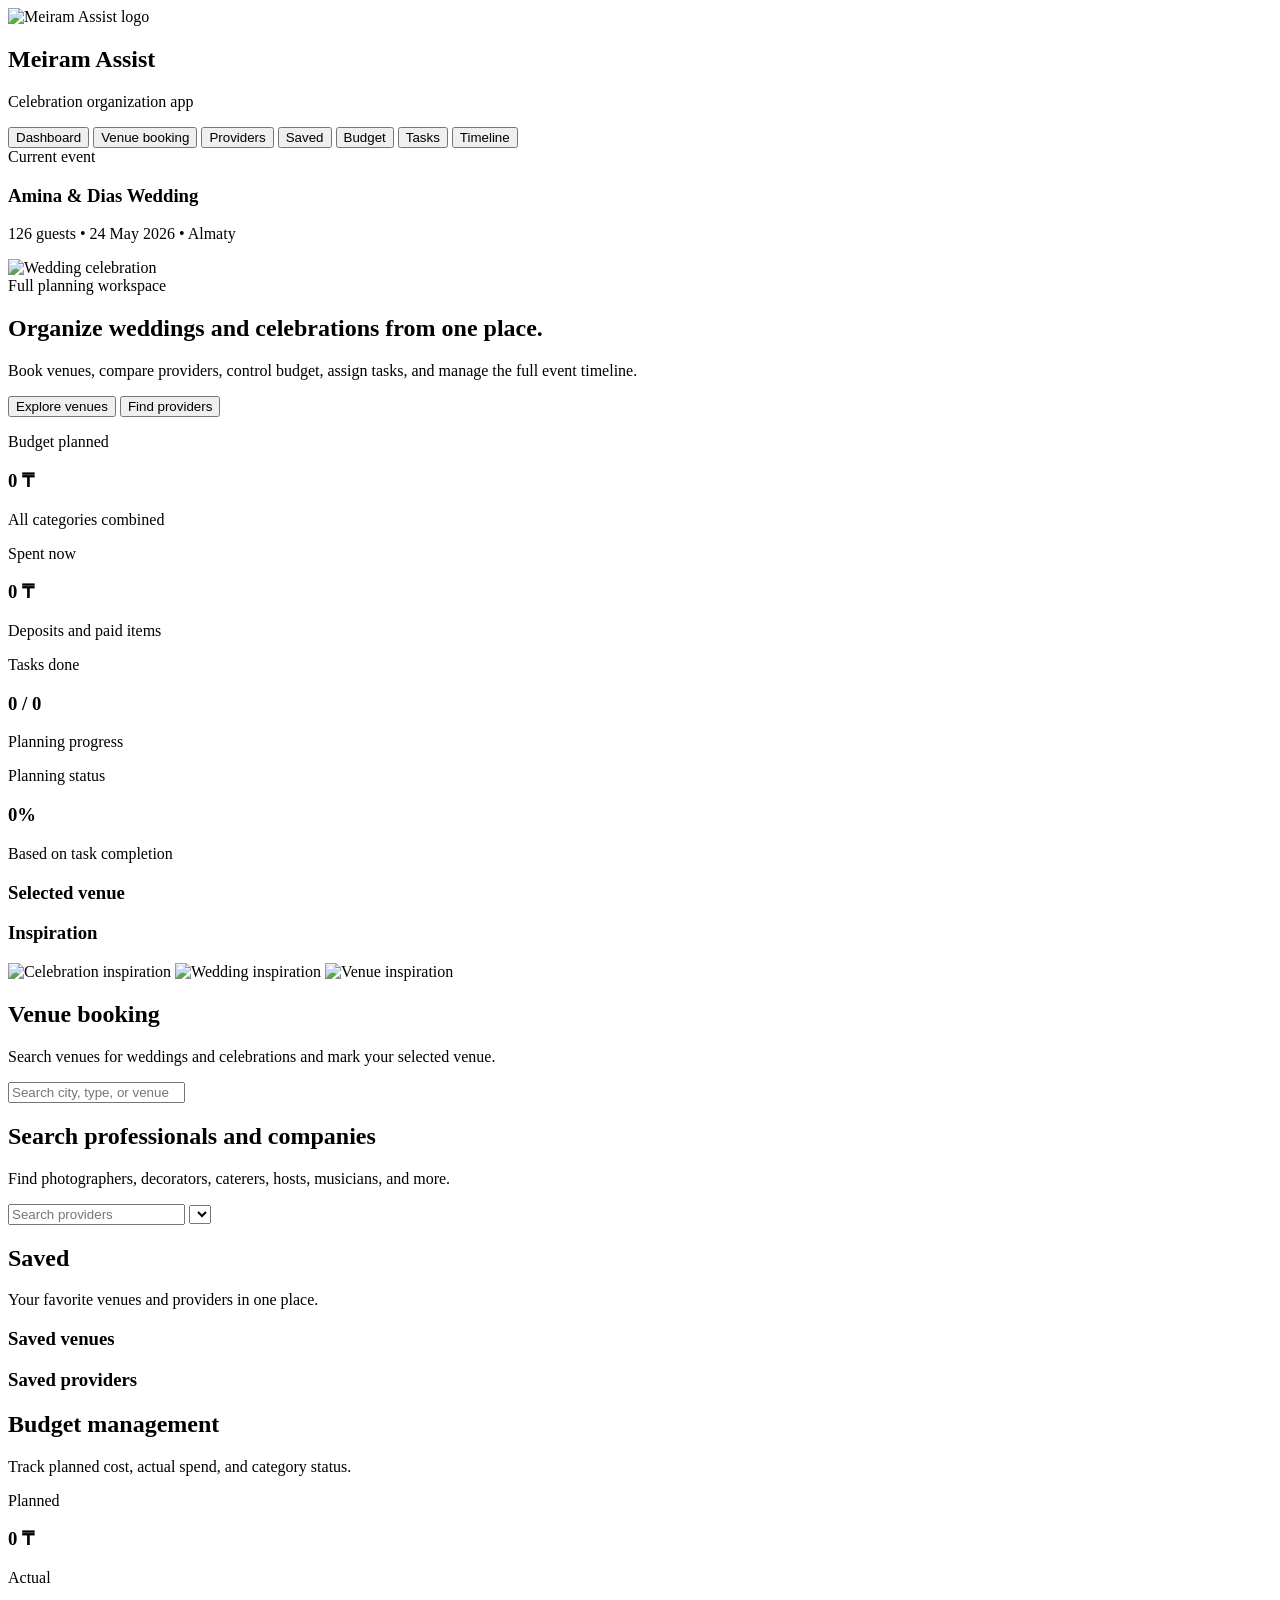
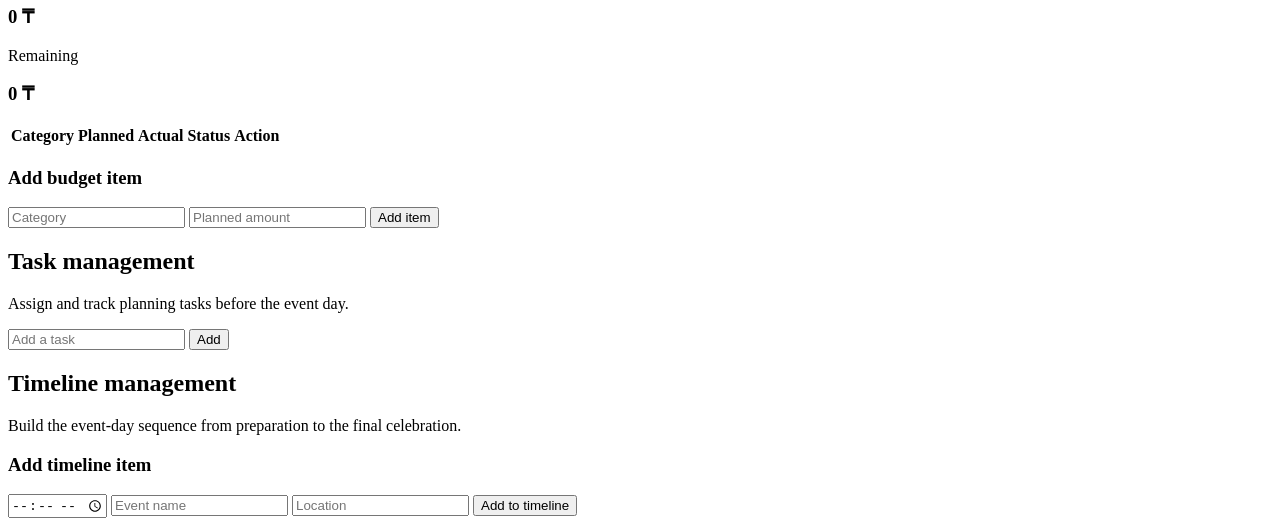
==== index.html @ a8f38670 "Rename files" ====
<!DOCTYPE html>
<html lang="en">
  <head>
    <meta charset="UTF-8" />
    <meta name="viewport" content="width=device-width, initial-scale=1.0" />
    <title>Meiram Assist</title>
    <link rel="preconnect" href="https://fonts.googleapis.com" />
    <link rel="preconnect" href="https://fonts.gstatic.com" crossorigin />
    <link
      href="https://fonts.googleapis.com/css2?family=Inter:wght@400;500;600;700;800&display=swap"
      rel="stylesheet"
    />
    <link rel="stylesheet" href="style_v2.css" />
  </head>
  <body>
    <div class="app-shell">
      <aside class="sidebar">
        <div class="brand-block">
          <img class="brand-logo" src="images/logo.jpg" alt="Meiram Assist logo" />
          <div>
            <h1>Meiram Assist</h1>
            <p>Celebration organization app</p>
          </div>
        </div>

        <nav class="nav-menu">
          <button class="nav-link active" data-tab="dashboard">Dashboard</button>
          <button class="nav-link" data-tab="venues">Venue booking</button>
          <button class="nav-link" data-tab="providers">Providers</button>
          <button class="nav-link" data-tab="saved">Saved</button>
          <button class="nav-link" data-tab="budget">Budget</button>
          <button class="nav-link" data-tab="tasks">Tasks</button>
          <button class="nav-link" data-tab="timeline">Timeline</button>
        </nav>

        <div class="event-card side-card">
          <span class="chip chip-gold">Current event</span>
          <h3>Amina & Dias Wedding</h3>
          <p>126 guests • 24 May 2026 • Almaty</p>
        </div>
      </aside>

      <main class="main-content">
        <section class="tab-panel active" id="dashboard">
          <div class="hero-card">
            <div class="hero-overlay"></div>
            <img
              src="https://images.unsplash.com/photo-1519225421980-715cb0215aed?auto=format&fit=crop&w=1400&q=80"
              alt="Wedding celebration"
            />
            <div class="hero-copy">
              <span class="chip chip-gold">Full planning workspace</span>
              <h2>Organize weddings and celebrations from one place.</h2>
              <p>
                Book venues, compare providers, control budget, assign tasks, and manage the full event timeline.
              </p>
              <div class="hero-actions">
                <button class="primary-btn" data-go="venues">Explore venues</button>
                <button class="secondary-btn" data-go="providers">Find providers</button>
              </div>
            </div>
          </div>

          <div class="metrics-grid">
            <div class="metric-card">
              <p>Budget planned</p>
              <h3 id="plannedTotal">0 ₸</h3>
              <span>All categories combined</span>
            </div>
            <div class="metric-card">
              <p>Spent now</p>
              <h3 id="actualTotal">0 ₸</h3>
              <span>Deposits and paid items</span>
            </div>
            <div class="metric-card">
              <p>Tasks done</p>
              <h3 id="tasksDone">0 / 0</h3>
              <span>Planning progress</span>
            </div>
            <div class="metric-card">
              <p>Planning status</p>
              <h3 id="progressPercent">0%</h3>
              <span>Based on task completion</span>
            </div>
          </div>

          <div class="two-column-grid">
            <div class="panel-card">
              <div class="panel-head">
                <h3>Selected venue</h3>
              </div>
              <div id="selectedVenueCard"></div>
            </div>

            <div class="panel-card">
              <div class="panel-head">
                <h3>Inspiration</h3>
              </div>
              <div class="gallery-grid">
                <img src="https://images.unsplash.com/photo-1469371670807-013ccf25f16a?auto=format&fit=crop&w=1000&q=80" alt="Celebration inspiration" />
                <img src="https://images.unsplash.com/photo-1519741497674-611481863552?auto=format&fit=crop&w=1000&q=80" alt="Wedding inspiration" />
                <img src="https://images.unsplash.com/photo-1464366400600-7168b8af9bc3?auto=format&fit=crop&w=1000&q=80" alt="Venue inspiration" />
              </div>
            </div>
          </div>
        </section>

        <section class="tab-panel" id="venues">
          <div class="section-head">
            <div>
              <h2>Venue booking</h2>
              <p>Search venues for weddings and celebrations and mark your selected venue.</p>
            </div>
            <input id="venueSearch" class="text-input" type="text" placeholder="Search city, type, or venue" />
          </div>
          <div id="venuesGrid" class="card-grid"></div>
        </section>

        <section class="tab-panel" id="providers">
          <div class="section-head providers-head">
            <div>
              <h2>Search professionals and companies</h2>
              <p>Find photographers, decorators, caterers, hosts, musicians, and more.</p>
            </div>
            <div class="providers-filters">
              <input id="providerSearch" class="text-input" type="text" placeholder="Search providers" />
              <select id="providerCategory" class="text-input"></select>
            </div>
          </div>
          <div id="providersGrid" class="card-grid"></div>
        </section>

        <section class="tab-panel" id="saved">
          <div class="section-head">
            <div>
              <h2>Saved</h2>
              <p>Your favorite venues and providers in one place.</p>
            </div>
          </div>
          <div class="saved-layout">
            <div class="panel-card">
              <div class="panel-head">
                <h3>Saved venues</h3>
              </div>
              <div id="savedVenuesGrid" class="card-grid card-grid-two"></div>
            </div>
            <div class="panel-card">
              <div class="panel-head">
                <h3>Saved providers</h3>
              </div>
              <div id="savedProvidersGrid" class="card-grid card-grid-two"></div>
            </div>
          </div>
        </section>

        <section class="tab-panel" id="budget">
          <div class="section-head">
            <div>
              <h2>Budget management</h2>
              <p>Track planned cost, actual spend, and category status.</p>
            </div>
          </div>

          <div class="budget-layout">
            <div class="panel-card">
              <div class="metrics-grid metrics-grid-small">
                <div class="metric-card">
                  <p>Planned</p>
                  <h3 id="plannedTotalBudget">0 ₸</h3>
                </div>
                <div class="metric-card">
                  <p>Actual</p>
                  <h3 id="actualTotalBudget">0 ₸</h3>
                </div>
                <div class="metric-card">
                  <p>Remaining</p>
                  <h3 id="remainingTotalBudget">0 ₸</h3>
                </div>
              </div>
              <div class="table-wrap">
                <table>
                  <thead>
                    <tr>
                      <th>Category</th>
                      <th>Planned</th>
                      <th>Actual</th>
                      <th>Status</th>
                      <th>Action</th>
                    </tr>
                  </thead>
                  <tbody id="budgetTableBody"></tbody>
                </table>
              </div>
            </div>

            <div class="panel-card form-card">
              <h3>Add budget item</h3>
              <input id="newBudgetCategory" class="text-input" type="text" placeholder="Category" />
              <input id="newBudgetPlanned" class="text-input" type="number" placeholder="Planned amount" />
              <button id="addBudgetBtn" class="primary-btn full-btn">Add item</button>
            </div>
          </div>
        </section>

        <section class="tab-panel" id="tasks">
          <div class="section-head providers-head">
            <div>
              <h2>Task management</h2>
              <p>Assign and track planning tasks before the event day.</p>
            </div>
            <div class="task-add-box">
              <input id="newTaskInput" class="text-input" type="text" placeholder="Add a task" />
              <button id="addTaskBtn" class="primary-btn">Add</button>
            </div>
          </div>
          <div id="tasksList" class="stack-list"></div>
        </section>

        <section class="tab-panel" id="timeline">
          <div class="section-head">
            <div>
              <h2>Timeline management</h2>
              <p>Build the event-day sequence from preparation to the final celebration.</p>
            </div>
          </div>

          <div class="timeline-layout">
            <div class="panel-card">
              <div id="timelineList" class="timeline-list"></div>
            </div>

            <div class="panel-card form-card">
              <h3>Add timeline item</h3>
              <input id="timelineTime" class="text-input" type="time" />
              <input id="timelineEvent" class="text-input" type="text" placeholder="Event name" />
              <input id="timelinePlace" class="text-input" type="text" placeholder="Location" />
              <button id="addTimelineBtn" class="primary-btn full-btn">Add to timeline</button>
            </div>
          </div>
        </section>
      </main>
    </div>

    <script src="script_v2.js"></script>
  </body>
</html>
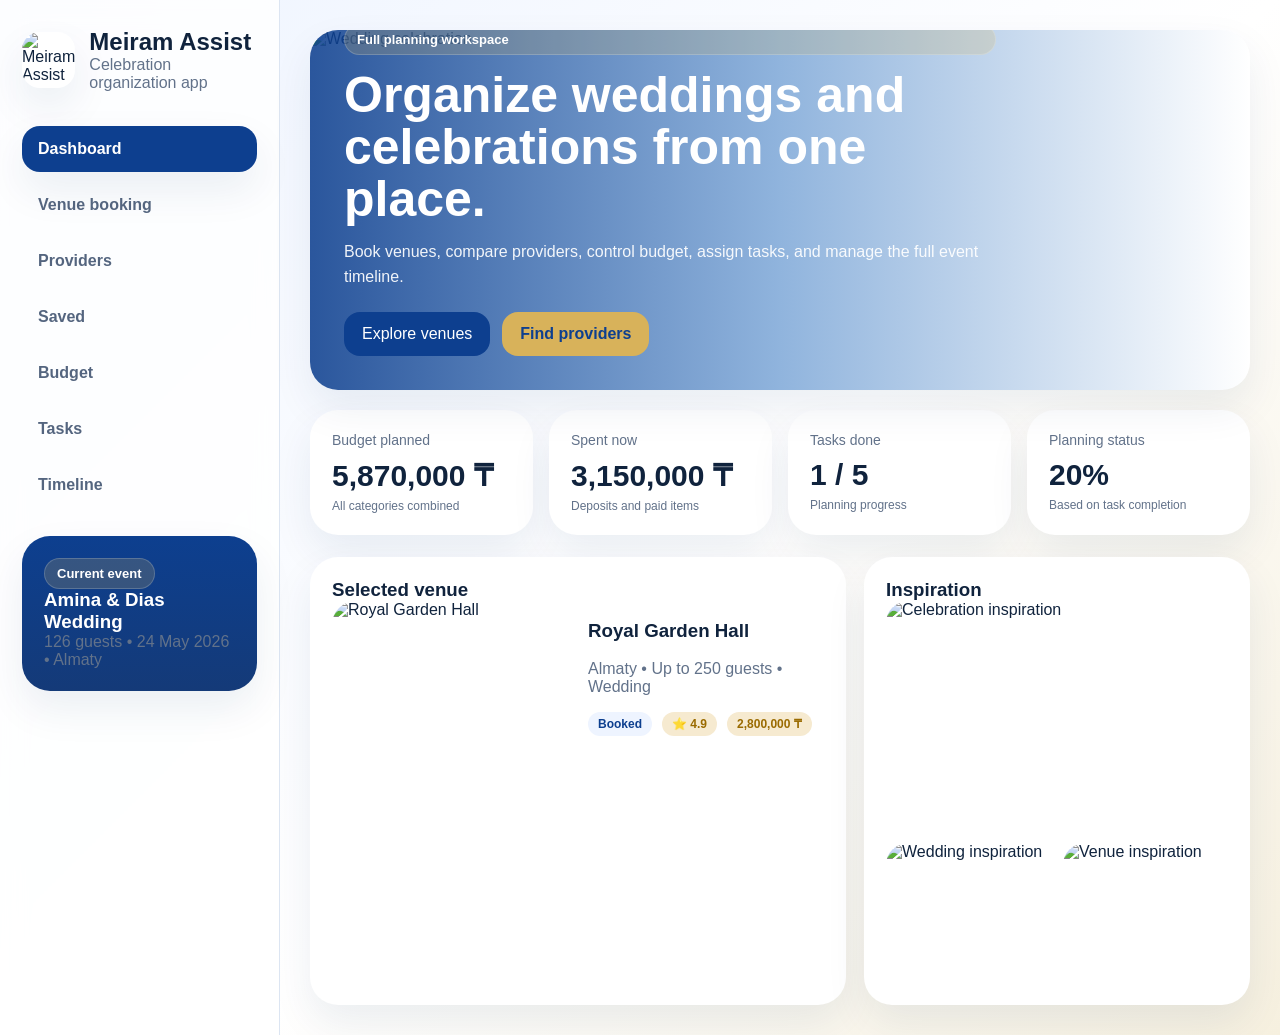
==== commit d3196b7d: "hui" ====
--- a/index.html
+++ b/index.html
@@ -10,7 +10,7 @@
       href="https://fonts.googleapis.com/css2?family=Inter:wght@400;500;600;700;800&display=swap"
       rel="stylesheet"
     />
-    <link rel="stylesheet" href="style_v2.css" />
+    <link rel="stylesheet" href="style.css" />
   </head>
   <body>
     <div class="app-shell">
@@ -241,6 +241,6 @@
       </main>
     </div>
 
-    <script src="script_v2.js"></script>
+    <script src="script.js"></script>
   </body>
 </html>
--- a/style.css
+++ b/style.css
@@ -0,0 +1,641 @@
+* {
+  box-sizing: border-box;
+}
+
+:root {
+  --primary: #0d3f8f;
+  --primary-2: #1d5cb1;
+  --primary-soft: #eef4ff;
+  --gold: #d8b25a;
+  --gold-soft: #f6ead0;
+  --bg: #f8fbff;
+  --text: #10233d;
+  --muted: #62728a;
+  --border: #d9e3f1;
+  --white: #ffffff;
+  --danger: #d75b5b;
+  --shadow: 0 18px 40px rgba(17, 51, 102, 0.08);
+}
+
+body {
+  margin: 0;
+  font-family: "Inter", sans-serif;
+  color: var(--text);
+  background: linear-gradient(135deg, #eef4ff 0%, #ffffff 55%, #f6f0df 100%);
+}
+
+button,
+input,
+select {
+  font: inherit;
+}
+
+img {
+  display: block;
+  width: 100%;
+}
+
+.app-shell {
+  min-height: 100vh;
+  display: grid;
+  grid-template-columns: 280px 1fr;
+}
+
+.sidebar {
+  background: rgba(255, 255, 255, 0.82);
+  backdrop-filter: blur(12px);
+  border-right: 1px solid rgba(217, 227, 241, 0.9);
+  padding: 28px 22px;
+}
+
+.brand-block {
+  display: flex;
+  align-items: center;
+  gap: 14px;
+}
+
+.brand-logo {
+  width: 56px;
+  height: 56px;
+  object-fit: cover;
+  border-radius: 18px;
+  box-shadow: var(--shadow);
+  background: #fff;
+}
+
+.brand-block h1,
+.panel-head h3,
+.section-head h2,
+.hero-copy h2,
+.metric-card h3,
+.side-card h3,
+.form-card h3,
+.venue-body h3,
+.provider-body h3,
+.timeline-card h3,
+.task-title {
+  margin: 0;
+}
+
+.brand-block p,
+.section-head p,
+.metric-card p,
+.metric-card span,
+.side-card p,
+.hero-copy p {
+  margin: 0;
+}
+
+.brand-block p,
+.section-head p,
+.metric-card span,
+.side-card p,
+.task-sub,
+.venue-meta,
+.provider-sub,
+.timeline-place,
+.empty-state {
+  color: var(--muted);
+}
+
+.nav-menu {
+  display: flex;
+  flex-direction: column;
+  gap: 10px;
+  margin-top: 34px;
+}
+
+.nav-link {
+  border: 0;
+  border-radius: 18px;
+  padding: 14px 16px;
+  background: transparent;
+  text-align: left;
+  color: #54657f;
+  cursor: pointer;
+  transition: 0.2s ease;
+  font-weight: 600;
+}
+
+.nav-link:hover {
+  background: #f1f6ff;
+}
+
+.nav-link.active {
+  background: var(--primary);
+  color: var(--white);
+  box-shadow: var(--shadow);
+}
+
+.side-card,
+.panel-card,
+.metric-card,
+.venue-card,
+.provider-card,
+.task-card,
+.timeline-card,
+.hero-card {
+  border-radius: 28px;
+  background: var(--white);
+  box-shadow: var(--shadow);
+}
+
+.side-card {
+  margin-top: 28px;
+  padding: 22px;
+  background: linear-gradient(180deg, var(--primary) 0%, #143a78 100%);
+  color: var(--white);
+}
+
+.main-content {
+  padding: 30px;
+}
+
+.tab-panel {
+  display: none;
+}
+
+.tab-panel.active {
+  display: block;
+}
+
+.hero-card {
+  position: relative;
+  overflow: hidden;
+  min-height: 360px;
+}
+
+.hero-card img {
+  height: 360px;
+  object-fit: cover;
+}
+
+.hero-overlay {
+  position: absolute;
+  inset: 0;
+  background: linear-gradient(90deg, rgba(13, 63, 143, 0.88) 0%, rgba(42, 111, 190, 0.52) 50%, rgba(255,255,255,0) 100%);
+  z-index: 1;
+}
+
+.hero-copy {
+  position: absolute;
+  inset: 0;
+  z-index: 2;
+  display: flex;
+  flex-direction: column;
+  justify-content: end;
+  padding: 34px;
+  color: var(--white);
+  max-width: 720px;
+}
+
+.hero-copy h2 {
+  font-size: 50px;
+  line-height: 1.04;
+  margin-top: 14px;
+}
+
+.hero-copy p {
+  margin-top: 14px;
+  font-size: 16px;
+  line-height: 1.6;
+  color: rgba(255,255,255,0.92);
+}
+
+.hero-actions {
+  display: flex;
+  gap: 12px;
+  margin-top: 22px;
+}
+
+.chip {
+  display: inline-flex;
+  align-items: center;
+  padding: 7px 12px;
+  border-radius: 999px;
+  font-size: 13px;
+  font-weight: 700;
+}
+
+.chip-gold {
+  background: rgba(216, 178, 90, 0.2);
+  color: var(--white);
+  border: 1px solid rgba(255,255,255,0.18);
+}
+
+.primary-btn,
+.secondary-btn,
+.book-btn,
+.detail-btn,
+.delete-btn {
+  border: 0;
+  cursor: pointer;
+  border-radius: 16px;
+  padding: 13px 18px;
+  transition: 0.2s ease;
+}
+
+.primary-btn,
+.book-btn {
+  background: var(--primary);
+  color: var(--white);
+}
+
+.primary-btn:hover,
+.book-btn:hover {
+  background: var(--primary-2);
+}
+
+.secondary-btn,
+.detail-btn {
+  background: var(--gold);
+  color: var(--primary);
+  font-weight: 700;
+}
+
+.secondary-btn:hover,
+.detail-btn:hover {
+  opacity: 0.92;
+}
+
+.full-btn {
+  width: 100%;
+}
+
+.metrics-grid {
+  margin-top: 20px;
+  display: grid;
+  grid-template-columns: repeat(4, 1fr);
+  gap: 16px;
+}
+
+.metrics-grid-small {
+  margin-top: 0;
+  margin-bottom: 18px;
+  grid-template-columns: repeat(3, 1fr);
+}
+
+.metric-card {
+  padding: 22px;
+}
+
+.metric-card p {
+  font-size: 14px;
+  color: var(--muted);
+}
+
+.metric-card h3 {
+  margin-top: 10px;
+  font-size: 30px;
+}
+
+.metric-card span {
+  display: block;
+  margin-top: 6px;
+  font-size: 12px;
+}
+
+.two-column-grid,
+.budget-layout,
+.timeline-layout,
+.saved-layout {
+  display: grid;
+  grid-template-columns: 1.25fr 0.9fr;
+  gap: 18px;
+  margin-top: 22px;
+}
+
+.panel-card {
+  padding: 22px;
+}
+
+.panel-head,
+.section-head {
+  display: flex;
+  justify-content: space-between;
+  align-items: end;
+  gap: 16px;
+}
+
+.section-head {
+  margin-bottom: 18px;
+}
+
+.text-input {
+  border: 1px solid var(--border);
+  background: var(--white);
+  padding: 13px 14px;
+  border-radius: 16px;
+  outline: none;
+  min-width: 220px;
+}
+
+.text-input:focus {
+  border-color: #99b6e8;
+  box-shadow: 0 0 0 4px rgba(13, 63, 143, 0.08);
+}
+
+.card-grid {
+  display: grid;
+  grid-template-columns: repeat(3, 1fr);
+  gap: 18px;
+}
+
+.card-grid-two {
+  grid-template-columns: repeat(2, 1fr);
+}
+
+.venue-card,
+.provider-card {
+  overflow: hidden;
+}
+
+.venue-card img,
+.provider-card img {
+  height: 220px;
+  object-fit: cover;
+}
+
+.venue-body,
+.provider-body {
+  padding: 18px;
+}
+
+.card-top {
+  display: flex;
+  justify-content: space-between;
+  align-items: start;
+  gap: 12px;
+}
+
+.rating-badge,
+.status-badge,
+.category-badge,
+.priority-badge {
+  display: inline-flex;
+  align-items: center;
+  justify-content: center;
+  border-radius: 999px;
+  padding: 6px 10px;
+  font-size: 12px;
+  font-weight: 700;
+  line-height: 1;
+  white-space: nowrap;
+}
+
+.rating-badge,
+.category-badge {
+  background: var(--gold-soft);
+  color: #9a6b00;
+}
+
+.status-badge {
+  background: #eef4ff;
+  color: var(--primary);
+}
+
+.priority-high {
+  background: #ffe6e6;
+  color: #b04343;
+}
+
+.priority-medium {
+  background: #fff2d8;
+  color: #a06a00;
+}
+
+.priority-low {
+  background: #edf2f7;
+  color: #5f6c7d;
+}
+
+.venue-meta-grid {
+  display: grid;
+  grid-template-columns: repeat(2, 1fr);
+  gap: 10px;
+  margin-top: 14px;
+}
+
+.meta-box {
+  background: #f7faff;
+  border: 1px solid #edf2fb;
+  border-radius: 18px;
+  padding: 12px;
+}
+
+.meta-box strong {
+  display: block;
+  margin-top: 5px;
+}
+
+.card-actions {
+  display: flex;
+  flex-wrap: wrap;
+  gap: 10px;
+  margin-top: 16px;
+}
+
+.providers-head {
+  align-items: center;
+}
+
+.providers-filters,
+.task-add-box {
+  display: flex;
+  gap: 10px;
+  align-items: center;
+}
+
+.provider-info {
+  margin-top: 14px;
+  display: flex;
+  flex-direction: column;
+  gap: 8px;
+  color: #45556d;
+}
+
+.table-wrap {
+  overflow-x: auto;
+}
+
+table {
+  width: 100%;
+  border-collapse: collapse;
+}
+
+th,
+td {
+  padding: 14px 10px;
+  border-bottom: 1px solid #edf2fb;
+  text-align: left;
+}
+
+th {
+  color: var(--muted);
+  font-size: 13px;
+}
+
+.delete-btn {
+  background: #fff0f0;
+  color: var(--danger);
+}
+
+.stack-list {
+  display: flex;
+  flex-direction: column;
+  gap: 14px;
+}
+
+.task-card {
+  padding: 18px 20px;
+  display: flex;
+  justify-content: space-between;
+  gap: 14px;
+  align-items: center;
+}
+
+.task-main {
+  display: flex;
+  align-items: start;
+  gap: 14px;
+}
+
+.task-toggle {
+  width: 24px;
+  height: 24px;
+  border-radius: 8px;
+  border: 2px solid #c7d4e8;
+  background: #fff;
+  cursor: pointer;
+  margin-top: 2px;
+}
+
+.task-toggle.done {
+  background: #2f7d4a;
+  border-color: #2f7d4a;
+}
+
+.task-title.done {
+  text-decoration: line-through;
+  color: #95a1b1;
+}
+
+.timeline-list {
+  display: flex;
+  flex-direction: column;
+  gap: 18px;
+}
+
+.timeline-item {
+  display: flex;
+  gap: 16px;
+}
+
+.timeline-time {
+  width: 72px;
+  min-width: 72px;
+  height: 54px;
+  border-radius: 18px;
+  background: var(--primary);
+  color: var(--white);
+  display: grid;
+  place-items: center;
+  font-weight: 700;
+}
+
+.timeline-card {
+  padding: 15px 17px;
+  flex: 1;
+  background: #f7faff;
+}
+
+.selected-venue {
+  display: grid;
+  grid-template-columns: 240px 1fr;
+  gap: 16px;
+}
+
+.selected-venue img {
+  height: 180px;
+  object-fit: cover;
+  border-radius: 24px;
+}
+
+.gallery-grid {
+  display: grid;
+  grid-template-columns: 1fr 1fr;
+  gap: 12px;
+}
+
+.gallery-grid img:first-child {
+  grid-column: 1 / -1;
+  height: 230px;
+}
+
+.gallery-grid img:not(:first-child) {
+  height: 140px;
+}
+
+.gallery-grid img {
+  object-fit: cover;
+  border-radius: 22px;
+}
+
+.empty-state {
+  padding: 14px 4px;
+}
+
+@media (max-width: 1200px) {
+  .card-grid,
+  .metrics-grid,
+  .card-grid-two {
+    grid-template-columns: repeat(2, 1fr);
+  }
+
+  .two-column-grid,
+  .budget-layout,
+  .timeline-layout,
+  .selected-venue,
+  .saved-layout {
+    grid-template-columns: 1fr;
+  }
+}
+
+@media (max-width: 860px) {
+  .app-shell {
+    grid-template-columns: 1fr;
+  }
+
+  .sidebar {
+    border-right: 0;
+    border-bottom: 1px solid rgba(217, 227, 241, 0.9);
+  }
+
+  .main-content {
+    padding: 18px;
+  }
+
+  .hero-copy h2 {
+    font-size: 34px;
+  }
+
+  .card-grid,
+  .metrics-grid,
+  .metrics-grid-small,
+  .card-grid-two {
+    grid-template-columns: 1fr;
+  }
+
+  .section-head,
+  .providers-filters,
+  .task-add-box,
+  .panel-head,
+  .task-card {
+    flex-direction: column;
+    align-items: stretch;
+  }
+
+  .text-input {
+    min-width: 100%;
+  }
+}
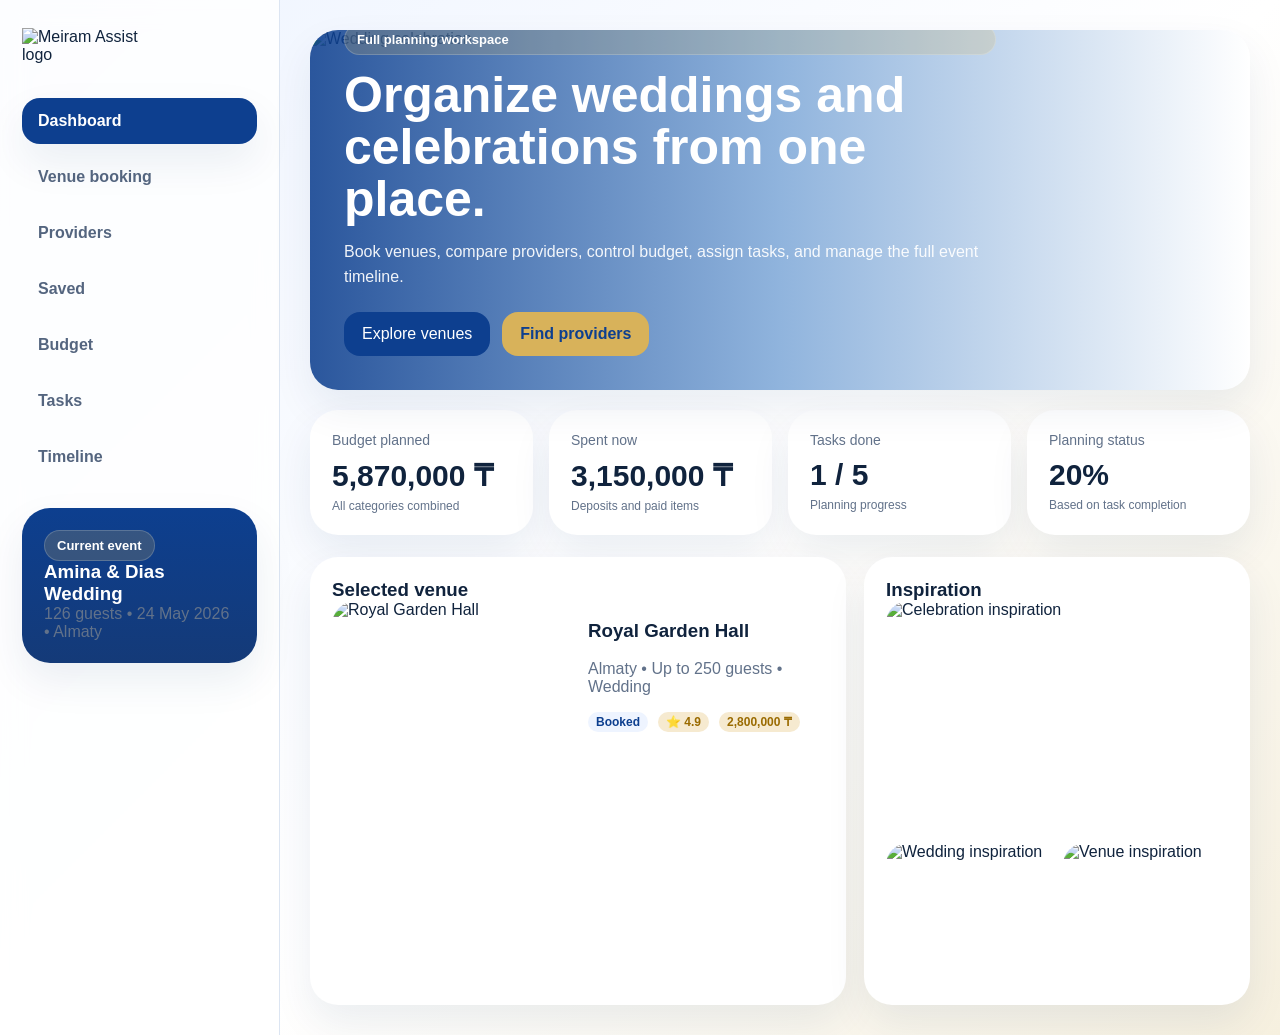
==== commit 423797a1: "hui" ====
--- a/index.html
+++ b/index.html
@@ -16,12 +16,8 @@
     <div class="app-shell">
       <aside class="sidebar">
         <div class="brand-block">
-          <img class="brand-logo" src="images/logo.jpg" alt="Meiram Assist logo" />
-          <div>
-            <h1>Meiram Assist</h1>
-            <p>Celebration organization app</p>
-          </div>
-        </div>
+  <img class="brand-logo" src="images/logo.jpg" alt="Meiram Assist logo" />
+</div>
 
         <nav class="nav-menu">
           <button class="nav-link active" data-tab="dashboard">Dashboard</button>
--- a/style.css
+++ b/style.css
@@ -51,16 +51,16 @@
 .brand-block {
   display: flex;
   align-items: center;
-  gap: 14px;
 }
 
 .brand-logo {
-  width: 56px;
-  height: 56px;
-  object-fit: cover;
-  border-radius: 18px;
-  box-shadow: var(--shadow);
-  background: #fff;
+  width: 150px;
+  height: auto;
+  object-fit: contain;
+  border-radius: 0;
+  box-shadow: none;
+  background: transparent;
+  display: block;
 }
 
 .brand-block h1,
@@ -376,7 +376,7 @@
   align-items: center;
   justify-content: center;
   border-radius: 999px;
-  padding: 6px 10px;
+  padding: 4px 8px;
   font-size: 12px;
   font-weight: 700;
   line-height: 1;
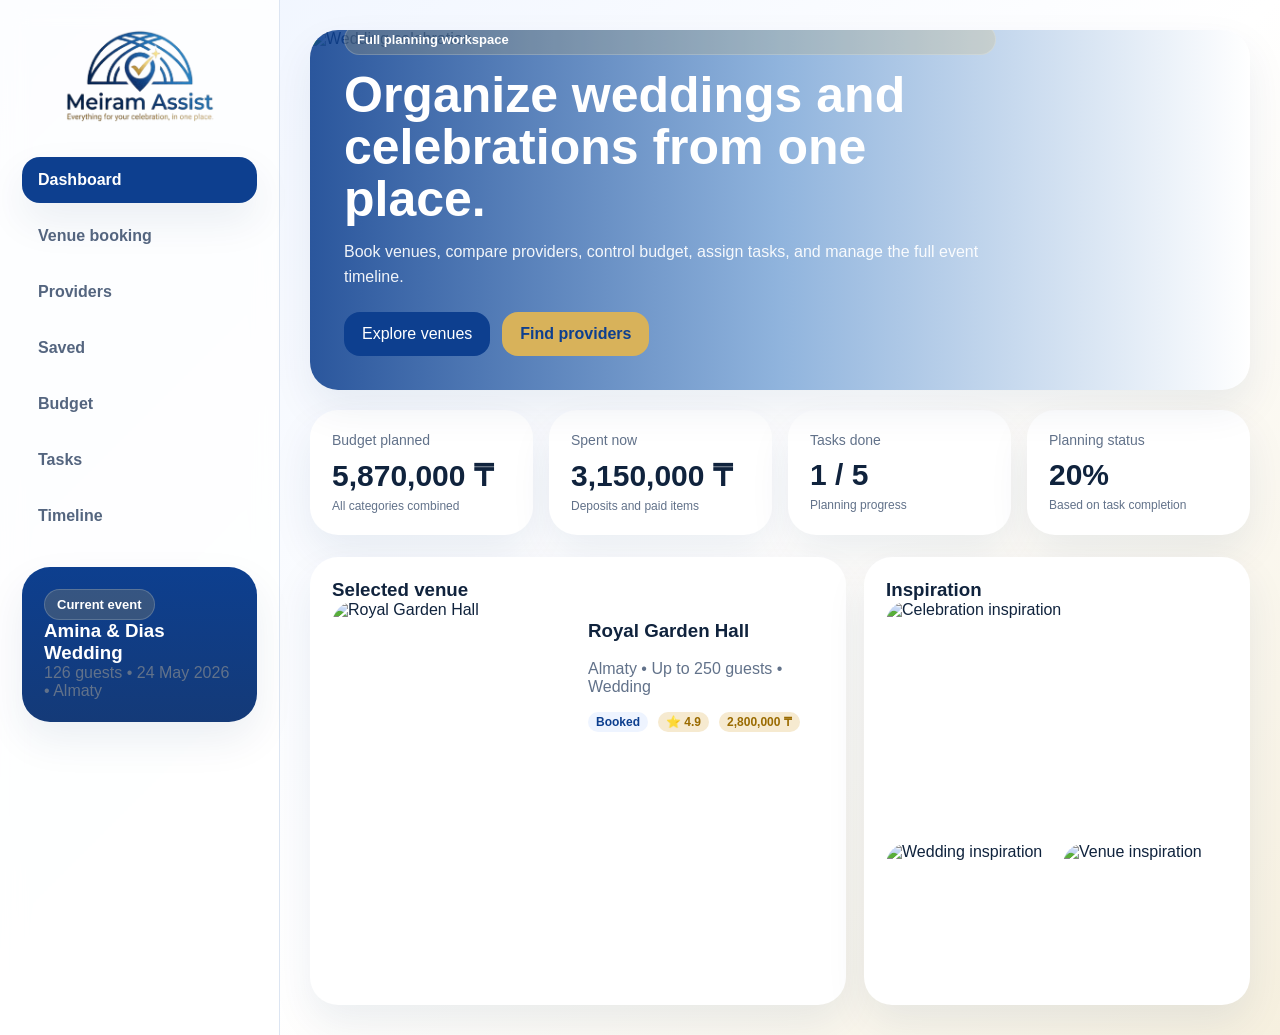
==== commit bec12d46: "hui" ====
--- a/index.html
+++ b/index.html
@@ -16,8 +16,8 @@
     <div class="app-shell">
       <aside class="sidebar">
         <div class="brand-block">
-  <img class="brand-logo" src="images/logo.jpg" alt="Meiram Assist logo" />
-</div>
+  	<img class="brand-logo" src="images/logo.png" alt="Meiram Assist logo" />
+	</div>
 
         <nav class="nav-menu">
           <button class="nav-link active" data-tab="dashboard">Dashboard</button>
--- a/style.css
+++ b/style.css
@@ -51,16 +51,18 @@
 .brand-block {
   display: flex;
   align-items: center;
+  justify-content: center;
+  margin-bottom: 10px;
 }
 
 .brand-logo {
   width: 150px;
   height: auto;
   object-fit: contain;
+  display: block;
   border-radius: 0;
   box-shadow: none;
   background: transparent;
-  display: block;
 }
 
 .brand-block h1,
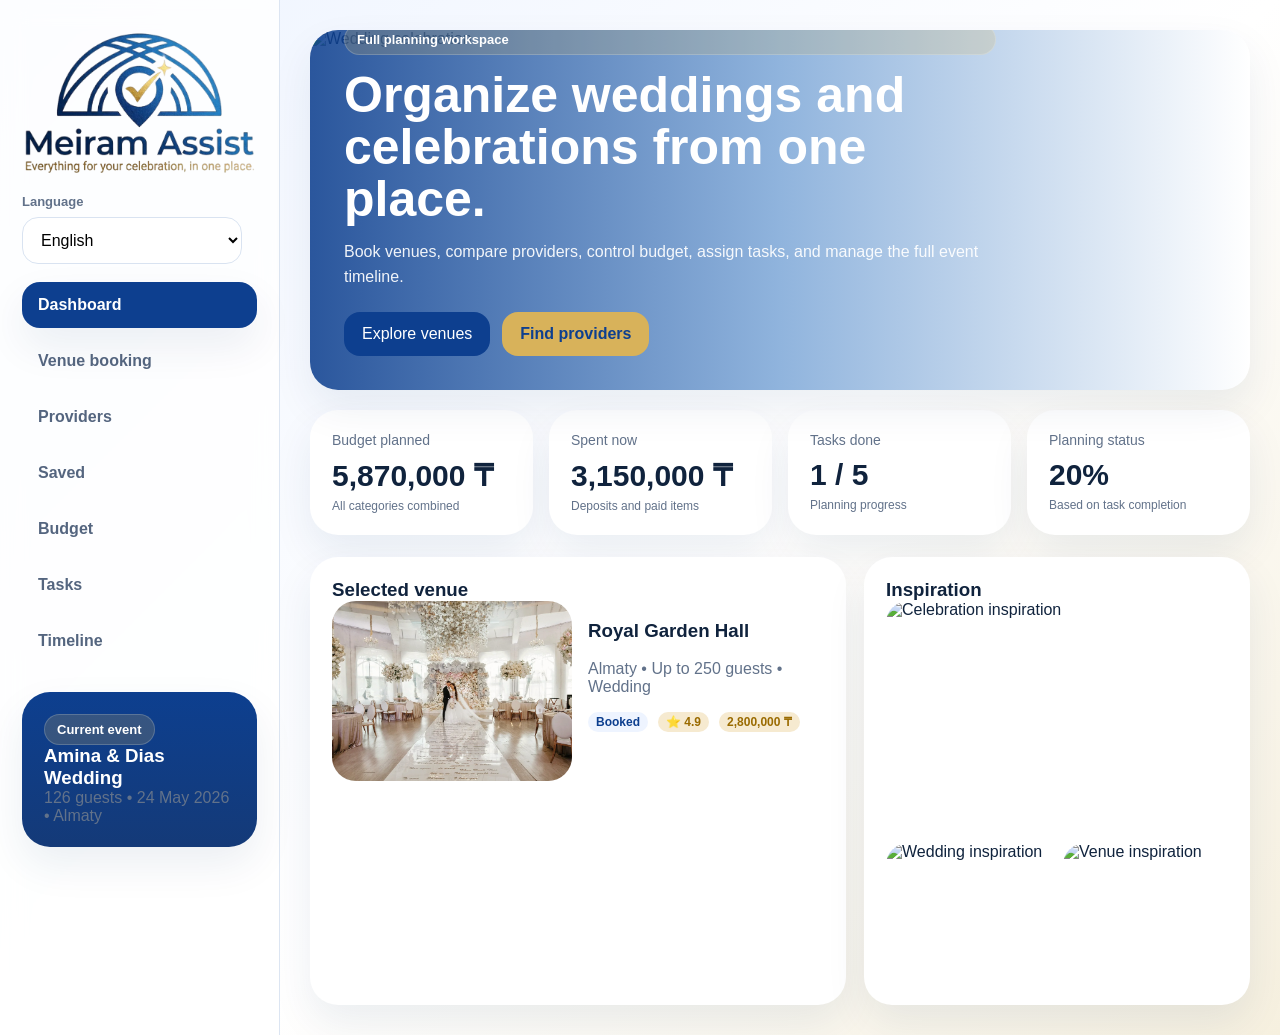
==== commit 9967c159: "hui" ====
--- a/index.html
+++ b/index.html
@@ -16,23 +16,31 @@
     <div class="app-shell">
       <aside class="sidebar">
         <div class="brand-block">
-  	<img class="brand-logo" src="images/logo.png" alt="Meiram Assist logo" />
-	</div>
+          <img class="brand-logo" src="images/logo.png" alt="Meiram Assist logo" />
+        </div>
+
+        <div class="language-switcher">
+          <label for="languageSelect" id="languageLabel">Language</label>
+          <select id="languageSelect" class="text-input">
+            <option value="en">English</option>
+            <option value="ru">Русский</option>
+          </select>
+        </div>
 
         <nav class="nav-menu">
-          <button class="nav-link active" data-tab="dashboard">Dashboard</button>
-          <button class="nav-link" data-tab="venues">Venue booking</button>
-          <button class="nav-link" data-tab="providers">Providers</button>
-          <button class="nav-link" data-tab="saved">Saved</button>
-          <button class="nav-link" data-tab="budget">Budget</button>
-          <button class="nav-link" data-tab="tasks">Tasks</button>
-          <button class="nav-link" data-tab="timeline">Timeline</button>
+          <button class="nav-link active" data-tab="dashboard" id="navDashboard">Dashboard</button>
+          <button class="nav-link" data-tab="venues" id="navVenues">Venue booking</button>
+          <button class="nav-link" data-tab="providers" id="navProviders">Providers</button>
+          <button class="nav-link" data-tab="saved" id="navSaved">Saved</button>
+          <button class="nav-link" data-tab="budget" id="navBudget">Budget</button>
+          <button class="nav-link" data-tab="tasks" id="navTasks">Tasks</button>
+          <button class="nav-link" data-tab="timeline" id="navTimeline">Timeline</button>
         </nav>
 
         <div class="event-card side-card">
-          <span class="chip chip-gold">Current event</span>
-          <h3>Amina & Dias Wedding</h3>
-          <p>126 guests • 24 May 2026 • Almaty</p>
+          <span class="chip chip-gold" id="currentEventLabel">Current event</span>
+          <h3 id="currentEventTitle">Amina & Dias Wedding</h3>
+          <p id="currentEventMeta">126 guests • 24 May 2026 • Almaty</p>
         </div>
       </aside>
 
@@ -40,57 +48,52 @@
         <section class="tab-panel active" id="dashboard">
           <div class="hero-card">
             <div class="hero-overlay"></div>
-            <img
-              src="https://images.unsplash.com/photo-1519225421980-715cb0215aed?auto=format&fit=crop&w=1400&q=80"
-              alt="Wedding celebration"
-            />
+            <img src="https://images.unsplash.com/photo-1519225421980-715cb0215aed?auto=format&fit=crop&w=1400&q=80" alt="Wedding celebration" />
             <div class="hero-copy">
-              <span class="chip chip-gold">Full planning workspace</span>
-              <h2>Organize weddings and celebrations from one place.</h2>
-              <p>
-                Book venues, compare providers, control budget, assign tasks, and manage the full event timeline.
-              </p>
+              <span class="chip chip-gold" id="heroChip">Full planning workspace</span>
+              <h2 id="heroTitle">Organize weddings and celebrations from one place.</h2>
+              <p id="heroText">Book venues, compare providers, control budget, assign tasks, and manage the full event timeline.</p>
               <div class="hero-actions">
-                <button class="primary-btn" data-go="venues">Explore venues</button>
-                <button class="secondary-btn" data-go="providers">Find providers</button>
+                <button class="primary-btn" data-go="venues" id="heroExplore">Explore venues</button>
+                <button class="secondary-btn" data-go="providers" id="heroProviders">Find providers</button>
               </div>
             </div>
           </div>
 
           <div class="metrics-grid">
             <div class="metric-card">
-              <p>Budget planned</p>
+              <p id="metricPlannedLabel">Budget planned</p>
               <h3 id="plannedTotal">0 ₸</h3>
-              <span>All categories combined</span>
-            </div>
-            <div class="metric-card">
-              <p>Spent now</p>
+              <span id="metricPlannedHint">All categories combined</span>
+            </div>
+            <div class="metric-card">
+              <p id="metricActualLabel">Spent now</p>
               <h3 id="actualTotal">0 ₸</h3>
-              <span>Deposits and paid items</span>
-            </div>
-            <div class="metric-card">
-              <p>Tasks done</p>
+              <span id="metricActualHint">Deposits and paid items</span>
+            </div>
+            <div class="metric-card">
+              <p id="metricTasksLabel">Tasks done</p>
               <h3 id="tasksDone">0 / 0</h3>
-              <span>Planning progress</span>
-            </div>
-            <div class="metric-card">
-              <p>Planning status</p>
+              <span id="metricTasksHint">Planning progress</span>
+            </div>
+            <div class="metric-card">
+              <p id="metricStatusLabel">Planning status</p>
               <h3 id="progressPercent">0%</h3>
-              <span>Based on task completion</span>
+              <span id="metricStatusHint">Based on task completion</span>
             </div>
           </div>
 
           <div class="two-column-grid">
             <div class="panel-card">
               <div class="panel-head">
-                <h3>Selected venue</h3>
+                <h3 id="selectedVenueHeading">Selected venue</h3>
               </div>
               <div id="selectedVenueCard"></div>
             </div>
 
             <div class="panel-card">
               <div class="panel-head">
-                <h3>Inspiration</h3>
+                <h3 id="inspirationHeading">Inspiration</h3>
               </div>
               <div class="gallery-grid">
                 <img src="https://images.unsplash.com/photo-1469371670807-013ccf25f16a?auto=format&fit=crop&w=1000&q=80" alt="Celebration inspiration" />
@@ -104,8 +107,8 @@
         <section class="tab-panel" id="venues">
           <div class="section-head">
             <div>
-              <h2>Venue booking</h2>
-              <p>Search venues for weddings and celebrations and mark your selected venue.</p>
+              <h2 id="venuesHeading">Venue booking</h2>
+              <p id="venuesText">Search venues for weddings and celebrations and mark your selected venue.</p>
             </div>
             <input id="venueSearch" class="text-input" type="text" placeholder="Search city, type, or venue" />
           </div>
@@ -115,8 +118,8 @@
         <section class="tab-panel" id="providers">
           <div class="section-head providers-head">
             <div>
-              <h2>Search professionals and companies</h2>
-              <p>Find photographers, decorators, caterers, hosts, musicians, and more.</p>
+              <h2 id="providersHeading">Search professionals and companies</h2>
+              <p id="providersText">Find photographers, decorators, caterers, hosts, musicians, and more.</p>
             </div>
             <div class="providers-filters">
               <input id="providerSearch" class="text-input" type="text" placeholder="Search providers" />
@@ -129,20 +132,20 @@
         <section class="tab-panel" id="saved">
           <div class="section-head">
             <div>
-              <h2>Saved</h2>
-              <p>Your favorite venues and providers in one place.</p>
+              <h2 id="savedHeading">Saved</h2>
+              <p id="savedText">Your favorite venues and providers in one place.</p>
             </div>
           </div>
           <div class="saved-layout">
             <div class="panel-card">
               <div class="panel-head">
-                <h3>Saved venues</h3>
+                <h3 id="savedVenuesHeading">Saved venues</h3>
               </div>
               <div id="savedVenuesGrid" class="card-grid card-grid-two"></div>
             </div>
             <div class="panel-card">
               <div class="panel-head">
-                <h3>Saved providers</h3>
+                <h3 id="savedProvidersHeading">Saved providers</h3>
               </div>
               <div id="savedProvidersGrid" class="card-grid card-grid-two"></div>
             </div>
@@ -152,8 +155,8 @@
         <section class="tab-panel" id="budget">
           <div class="section-head">
             <div>
-              <h2>Budget management</h2>
-              <p>Track planned cost, actual spend, and category status.</p>
+              <h2 id="budgetHeading">Budget management</h2>
+              <p id="budgetText">Track planned cost, actual spend, and category status.</p>
             </div>
           </div>
 
@@ -161,15 +164,15 @@
             <div class="panel-card">
               <div class="metrics-grid metrics-grid-small">
                 <div class="metric-card">
-                  <p>Planned</p>
+                  <p id="budgetPlannedLabel">Planned</p>
                   <h3 id="plannedTotalBudget">0 ₸</h3>
                 </div>
                 <div class="metric-card">
-                  <p>Actual</p>
+                  <p id="budgetActualLabel">Actual</p>
                   <h3 id="actualTotalBudget">0 ₸</h3>
                 </div>
                 <div class="metric-card">
-                  <p>Remaining</p>
+                  <p id="budgetRemainingLabel">Remaining</p>
                   <h3 id="remainingTotalBudget">0 ₸</h3>
                 </div>
               </div>
@@ -177,11 +180,11 @@
                 <table>
                   <thead>
                     <tr>
-                      <th>Category</th>
-                      <th>Planned</th>
-                      <th>Actual</th>
-                      <th>Status</th>
-                      <th>Action</th>
+                      <th id="thCategory">Category</th>
+                      <th id="thPlanned">Planned</th>
+                      <th id="thActual">Actual</th>
+                      <th id="thStatus">Status</th>
+                      <th id="thAction">Action</th>
                     </tr>
                   </thead>
                   <tbody id="budgetTableBody"></tbody>
@@ -190,7 +193,7 @@
             </div>
 
             <div class="panel-card form-card">
-              <h3>Add budget item</h3>
+              <h3 id="addBudgetHeading">Add budget item</h3>
               <input id="newBudgetCategory" class="text-input" type="text" placeholder="Category" />
               <input id="newBudgetPlanned" class="text-input" type="number" placeholder="Planned amount" />
               <button id="addBudgetBtn" class="primary-btn full-btn">Add item</button>
@@ -201,8 +204,8 @@
         <section class="tab-panel" id="tasks">
           <div class="section-head providers-head">
             <div>
-              <h2>Task management</h2>
-              <p>Assign and track planning tasks before the event day.</p>
+              <h2 id="tasksHeading">Task management</h2>
+              <p id="tasksText">Assign and track planning tasks before the event day.</p>
             </div>
             <div class="task-add-box">
               <input id="newTaskInput" class="text-input" type="text" placeholder="Add a task" />
@@ -215,8 +218,8 @@
         <section class="tab-panel" id="timeline">
           <div class="section-head">
             <div>
-              <h2>Timeline management</h2>
-              <p>Build the event-day sequence from preparation to the final celebration.</p>
+              <h2 id="timelineHeading">Timeline management</h2>
+              <p id="timelineText">Build the event-day sequence from preparation to the final celebration.</p>
             </div>
           </div>
 
@@ -226,7 +229,7 @@
             </div>
 
             <div class="panel-card form-card">
-              <h3>Add timeline item</h3>
+              <h3 id="addTimelineHeading">Add timeline item</h3>
               <input id="timelineTime" class="text-input" type="time" />
               <input id="timelineEvent" class="text-input" type="text" placeholder="Event name" />
               <input id="timelinePlace" class="text-input" type="text" placeholder="Location" />
--- a/style.css
+++ b/style.css
@@ -49,20 +49,32 @@
 }
 
 .brand-block {
-  display: flex;
-  align-items: center;
-  justify-content: center;
-  margin-bottom: 10px;
+  width: 100%;
+  display: block;
+  margin-bottom: 18px;
 }
 
 .brand-logo {
-  width: 150px;
+  display: block;
+  width: 100%;
+  max-width: 100%;
   height: auto;
   object-fit: contain;
-  display: block;
   border-radius: 0;
   box-shadow: none;
   background: transparent;
+}
+
+.language-switcher {
+  margin-bottom: 18px;
+}
+
+.language-switcher label {
+  display: block;
+  margin-bottom: 8px;
+  font-size: 13px;
+  font-weight: 700;
+  color: var(--muted);
 }
 
 .brand-block h1,
@@ -104,7 +116,7 @@
   display: flex;
   flex-direction: column;
   gap: 10px;
-  margin-top: 34px;
+  margin-top: 10px;
 }
 
 .nav-link {
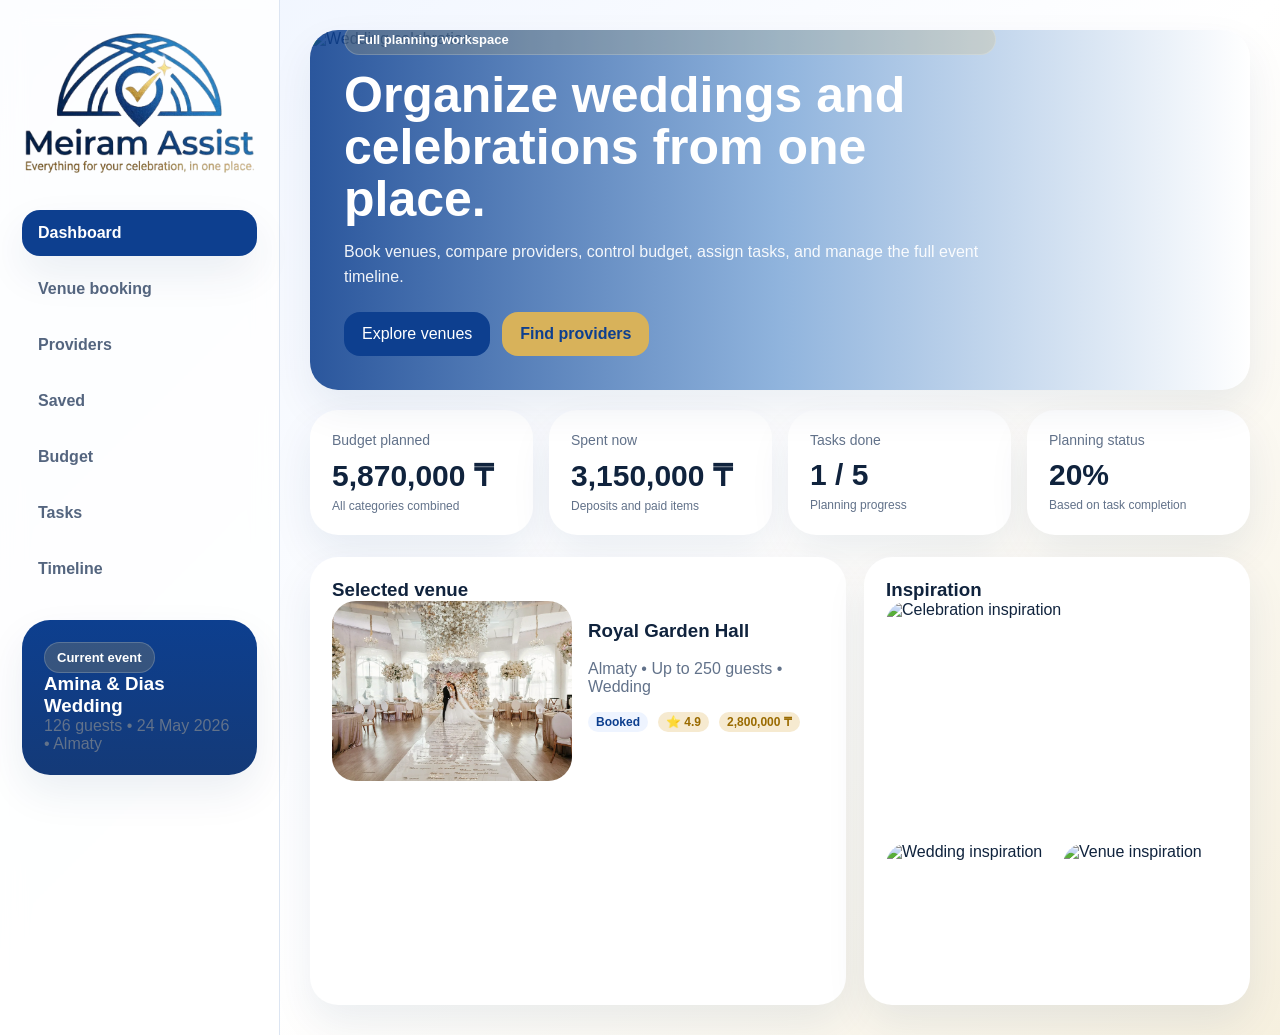
==== commit 73600536: "hui" ====
--- a/index.html
+++ b/index.html
@@ -16,31 +16,23 @@
     <div class="app-shell">
       <aside class="sidebar">
         <div class="brand-block">
-          <img class="brand-logo" src="images/logo.png" alt="Meiram Assist logo" />
-        </div>
-
-        <div class="language-switcher">
-          <label for="languageSelect" id="languageLabel">Language</label>
-          <select id="languageSelect" class="text-input">
-            <option value="en">English</option>
-            <option value="ru">Русский</option>
-          </select>
-        </div>
+  	<img class="brand-logo" src="images/logo.png" alt="Meiram Assist logo" />
+	</div>
 
         <nav class="nav-menu">
-          <button class="nav-link active" data-tab="dashboard" id="navDashboard">Dashboard</button>
-          <button class="nav-link" data-tab="venues" id="navVenues">Venue booking</button>
-          <button class="nav-link" data-tab="providers" id="navProviders">Providers</button>
-          <button class="nav-link" data-tab="saved" id="navSaved">Saved</button>
-          <button class="nav-link" data-tab="budget" id="navBudget">Budget</button>
-          <button class="nav-link" data-tab="tasks" id="navTasks">Tasks</button>
-          <button class="nav-link" data-tab="timeline" id="navTimeline">Timeline</button>
+          <button class="nav-link active" data-tab="dashboard">Dashboard</button>
+          <button class="nav-link" data-tab="venues">Venue booking</button>
+          <button class="nav-link" data-tab="providers">Providers</button>
+          <button class="nav-link" data-tab="saved">Saved</button>
+          <button class="nav-link" data-tab="budget">Budget</button>
+          <button class="nav-link" data-tab="tasks">Tasks</button>
+          <button class="nav-link" data-tab="timeline">Timeline</button>
         </nav>
 
         <div class="event-card side-card">
-          <span class="chip chip-gold" id="currentEventLabel">Current event</span>
-          <h3 id="currentEventTitle">Amina & Dias Wedding</h3>
-          <p id="currentEventMeta">126 guests • 24 May 2026 • Almaty</p>
+          <span class="chip chip-gold">Current event</span>
+          <h3>Amina & Dias Wedding</h3>
+          <p>126 guests • 24 May 2026 • Almaty</p>
         </div>
       </aside>
 
@@ -48,52 +40,57 @@
         <section class="tab-panel active" id="dashboard">
           <div class="hero-card">
             <div class="hero-overlay"></div>
-            <img src="https://images.unsplash.com/photo-1519225421980-715cb0215aed?auto=format&fit=crop&w=1400&q=80" alt="Wedding celebration" />
+            <img
+              src="https://images.unsplash.com/photo-1519225421980-715cb0215aed?auto=format&fit=crop&w=1400&q=80"
+              alt="Wedding celebration"
+            />
             <div class="hero-copy">
-              <span class="chip chip-gold" id="heroChip">Full planning workspace</span>
-              <h2 id="heroTitle">Organize weddings and celebrations from one place.</h2>
-              <p id="heroText">Book venues, compare providers, control budget, assign tasks, and manage the full event timeline.</p>
+              <span class="chip chip-gold">Full planning workspace</span>
+              <h2>Organize weddings and celebrations from one place.</h2>
+              <p>
+                Book venues, compare providers, control budget, assign tasks, and manage the full event timeline.
+              </p>
               <div class="hero-actions">
-                <button class="primary-btn" data-go="venues" id="heroExplore">Explore venues</button>
-                <button class="secondary-btn" data-go="providers" id="heroProviders">Find providers</button>
+                <button class="primary-btn" data-go="venues">Explore venues</button>
+                <button class="secondary-btn" data-go="providers">Find providers</button>
               </div>
             </div>
           </div>
 
           <div class="metrics-grid">
             <div class="metric-card">
-              <p id="metricPlannedLabel">Budget planned</p>
+              <p>Budget planned</p>
               <h3 id="plannedTotal">0 ₸</h3>
-              <span id="metricPlannedHint">All categories combined</span>
-            </div>
-            <div class="metric-card">
-              <p id="metricActualLabel">Spent now</p>
+              <span>All categories combined</span>
+            </div>
+            <div class="metric-card">
+              <p>Spent now</p>
               <h3 id="actualTotal">0 ₸</h3>
-              <span id="metricActualHint">Deposits and paid items</span>
-            </div>
-            <div class="metric-card">
-              <p id="metricTasksLabel">Tasks done</p>
+              <span>Deposits and paid items</span>
+            </div>
+            <div class="metric-card">
+              <p>Tasks done</p>
               <h3 id="tasksDone">0 / 0</h3>
-              <span id="metricTasksHint">Planning progress</span>
-            </div>
-            <div class="metric-card">
-              <p id="metricStatusLabel">Planning status</p>
+              <span>Planning progress</span>
+            </div>
+            <div class="metric-card">
+              <p>Planning status</p>
               <h3 id="progressPercent">0%</h3>
-              <span id="metricStatusHint">Based on task completion</span>
+              <span>Based on task completion</span>
             </div>
           </div>
 
           <div class="two-column-grid">
             <div class="panel-card">
               <div class="panel-head">
-                <h3 id="selectedVenueHeading">Selected venue</h3>
+                <h3>Selected venue</h3>
               </div>
               <div id="selectedVenueCard"></div>
             </div>
 
             <div class="panel-card">
               <div class="panel-head">
-                <h3 id="inspirationHeading">Inspiration</h3>
+                <h3>Inspiration</h3>
               </div>
               <div class="gallery-grid">
                 <img src="https://images.unsplash.com/photo-1469371670807-013ccf25f16a?auto=format&fit=crop&w=1000&q=80" alt="Celebration inspiration" />
@@ -107,8 +104,8 @@
         <section class="tab-panel" id="venues">
           <div class="section-head">
             <div>
-              <h2 id="venuesHeading">Venue booking</h2>
-              <p id="venuesText">Search venues for weddings and celebrations and mark your selected venue.</p>
+              <h2>Venue booking</h2>
+              <p>Search venues for weddings and celebrations and mark your selected venue.</p>
             </div>
             <input id="venueSearch" class="text-input" type="text" placeholder="Search city, type, or venue" />
           </div>
@@ -118,8 +115,8 @@
         <section class="tab-panel" id="providers">
           <div class="section-head providers-head">
             <div>
-              <h2 id="providersHeading">Search professionals and companies</h2>
-              <p id="providersText">Find photographers, decorators, caterers, hosts, musicians, and more.</p>
+              <h2>Search professionals and companies</h2>
+              <p>Find photographers, decorators, caterers, hosts, musicians, and more.</p>
             </div>
             <div class="providers-filters">
               <input id="providerSearch" class="text-input" type="text" placeholder="Search providers" />
@@ -132,20 +129,20 @@
         <section class="tab-panel" id="saved">
           <div class="section-head">
             <div>
-              <h2 id="savedHeading">Saved</h2>
-              <p id="savedText">Your favorite venues and providers in one place.</p>
+              <h2>Saved</h2>
+              <p>Your favorite venues and providers in one place.</p>
             </div>
           </div>
           <div class="saved-layout">
             <div class="panel-card">
               <div class="panel-head">
-                <h3 id="savedVenuesHeading">Saved venues</h3>
+                <h3>Saved venues</h3>
               </div>
               <div id="savedVenuesGrid" class="card-grid card-grid-two"></div>
             </div>
             <div class="panel-card">
               <div class="panel-head">
-                <h3 id="savedProvidersHeading">Saved providers</h3>
+                <h3>Saved providers</h3>
               </div>
               <div id="savedProvidersGrid" class="card-grid card-grid-two"></div>
             </div>
@@ -155,8 +152,8 @@
         <section class="tab-panel" id="budget">
           <div class="section-head">
             <div>
-              <h2 id="budgetHeading">Budget management</h2>
-              <p id="budgetText">Track planned cost, actual spend, and category status.</p>
+              <h2>Budget management</h2>
+              <p>Track planned cost, actual spend, and category status.</p>
             </div>
           </div>
 
@@ -164,15 +161,15 @@
             <div class="panel-card">
               <div class="metrics-grid metrics-grid-small">
                 <div class="metric-card">
-                  <p id="budgetPlannedLabel">Planned</p>
+                  <p>Planned</p>
                   <h3 id="plannedTotalBudget">0 ₸</h3>
                 </div>
                 <div class="metric-card">
-                  <p id="budgetActualLabel">Actual</p>
+                  <p>Actual</p>
                   <h3 id="actualTotalBudget">0 ₸</h3>
                 </div>
                 <div class="metric-card">
-                  <p id="budgetRemainingLabel">Remaining</p>
+                  <p>Remaining</p>
                   <h3 id="remainingTotalBudget">0 ₸</h3>
                 </div>
               </div>
@@ -180,11 +177,11 @@
                 <table>
                   <thead>
                     <tr>
-                      <th id="thCategory">Category</th>
-                      <th id="thPlanned">Planned</th>
-                      <th id="thActual">Actual</th>
-                      <th id="thStatus">Status</th>
-                      <th id="thAction">Action</th>
+                      <th>Category</th>
+                      <th>Planned</th>
+                      <th>Actual</th>
+                      <th>Status</th>
+                      <th>Action</th>
                     </tr>
                   </thead>
                   <tbody id="budgetTableBody"></tbody>
@@ -193,7 +190,7 @@
             </div>
 
             <div class="panel-card form-card">
-              <h3 id="addBudgetHeading">Add budget item</h3>
+              <h3>Add budget item</h3>
               <input id="newBudgetCategory" class="text-input" type="text" placeholder="Category" />
               <input id="newBudgetPlanned" class="text-input" type="number" placeholder="Planned amount" />
               <button id="addBudgetBtn" class="primary-btn full-btn">Add item</button>
@@ -204,8 +201,8 @@
         <section class="tab-panel" id="tasks">
           <div class="section-head providers-head">
             <div>
-              <h2 id="tasksHeading">Task management</h2>
-              <p id="tasksText">Assign and track planning tasks before the event day.</p>
+              <h2>Task management</h2>
+              <p>Assign and track planning tasks before the event day.</p>
             </div>
             <div class="task-add-box">
               <input id="newTaskInput" class="text-input" type="text" placeholder="Add a task" />
@@ -218,8 +215,8 @@
         <section class="tab-panel" id="timeline">
           <div class="section-head">
             <div>
-              <h2 id="timelineHeading">Timeline management</h2>
-              <p id="timelineText">Build the event-day sequence from preparation to the final celebration.</p>
+              <h2>Timeline management</h2>
+              <p>Build the event-day sequence from preparation to the final celebration.</p>
             </div>
           </div>
 
@@ -229,7 +226,7 @@
             </div>
 
             <div class="panel-card form-card">
-              <h3 id="addTimelineHeading">Add timeline item</h3>
+              <h3>Add timeline item</h3>
               <input id="timelineTime" class="text-input" type="time" />
               <input id="timelineEvent" class="text-input" type="text" placeholder="Event name" />
               <input id="timelinePlace" class="text-input" type="text" placeholder="Location" />
--- a/style.css
+++ b/style.css
@@ -65,18 +65,6 @@
   background: transparent;
 }
 
-.language-switcher {
-  margin-bottom: 18px;
-}
-
-.language-switcher label {
-  display: block;
-  margin-bottom: 8px;
-  font-size: 13px;
-  font-weight: 700;
-  color: var(--muted);
-}
-
 .brand-block h1,
 .panel-head h3,
 .section-head h2,
@@ -116,7 +104,7 @@
   display: flex;
   flex-direction: column;
   gap: 10px;
-  margin-top: 10px;
+  margin-top: 34px;
 }
 
 .nav-link {
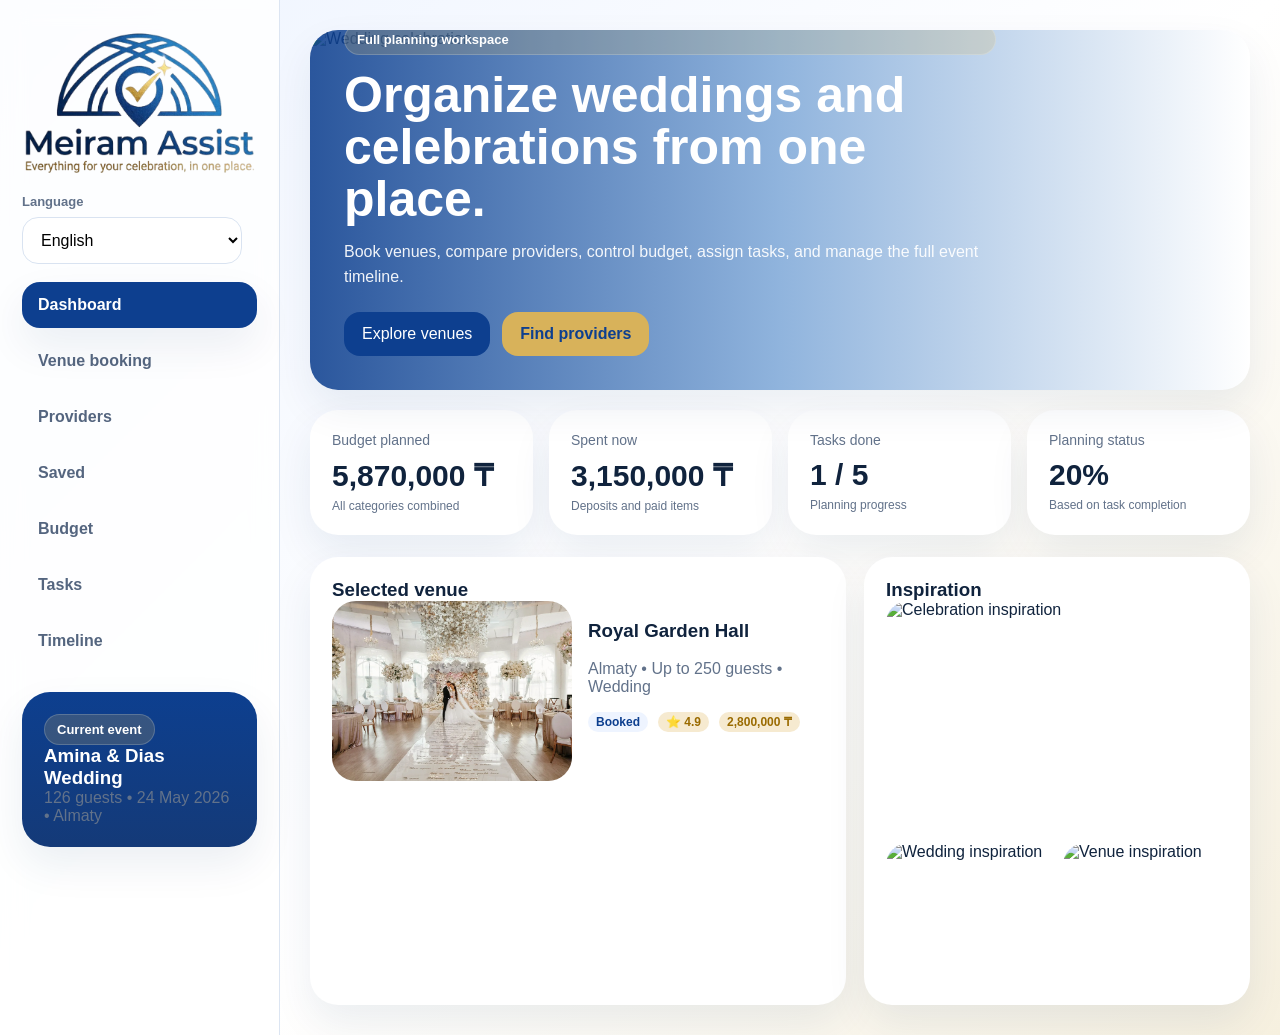
==== commit c247f5f6: "hui" ====
--- a/index.html
+++ b/index.html
@@ -16,23 +16,31 @@
     <div class="app-shell">
       <aside class="sidebar">
         <div class="brand-block">
-  	<img class="brand-logo" src="images/logo.png" alt="Meiram Assist logo" />
-	</div>
+          <img class="brand-logo" src="images/logo.png" alt="Meiram Assist logo" />
+        </div>
+
+        <div class="language-switcher">
+          <label for="languageSelect" id="languageLabel">Language</label>
+          <select id="languageSelect" class="text-input">
+            <option value="en">English</option>
+            <option value="ru">Русский</option>
+          </select>
+        </div>
 
         <nav class="nav-menu">
-          <button class="nav-link active" data-tab="dashboard">Dashboard</button>
-          <button class="nav-link" data-tab="venues">Venue booking</button>
-          <button class="nav-link" data-tab="providers">Providers</button>
-          <button class="nav-link" data-tab="saved">Saved</button>
-          <button class="nav-link" data-tab="budget">Budget</button>
-          <button class="nav-link" data-tab="tasks">Tasks</button>
-          <button class="nav-link" data-tab="timeline">Timeline</button>
+          <button class="nav-link active" data-tab="dashboard" id="navDashboard">Dashboard</button>
+          <button class="nav-link" data-tab="venues" id="navVenues">Venue booking</button>
+          <button class="nav-link" data-tab="providers" id="navProviders">Providers</button>
+          <button class="nav-link" data-tab="saved" id="navSaved">Saved</button>
+          <button class="nav-link" data-tab="budget" id="navBudget">Budget</button>
+          <button class="nav-link" data-tab="tasks" id="navTasks">Tasks</button>
+          <button class="nav-link" data-tab="timeline" id="navTimeline">Timeline</button>
         </nav>
 
         <div class="event-card side-card">
-          <span class="chip chip-gold">Current event</span>
-          <h3>Amina & Dias Wedding</h3>
-          <p>126 guests • 24 May 2026 • Almaty</p>
+          <span class="chip chip-gold" id="currentEventLabel">Current event</span>
+          <h3 id="currentEventTitle">Amina & Dias Wedding</h3>
+          <p id="currentEventMeta">126 guests • 24 May 2026 • Almaty</p>
         </div>
       </aside>
 
@@ -40,57 +48,52 @@
         <section class="tab-panel active" id="dashboard">
           <div class="hero-card">
             <div class="hero-overlay"></div>
-            <img
-              src="https://images.unsplash.com/photo-1519225421980-715cb0215aed?auto=format&fit=crop&w=1400&q=80"
-              alt="Wedding celebration"
-            />
+            <img src="https://images.unsplash.com/photo-1519225421980-715cb0215aed?auto=format&fit=crop&w=1400&q=80" alt="Wedding celebration" />
             <div class="hero-copy">
-              <span class="chip chip-gold">Full planning workspace</span>
-              <h2>Organize weddings and celebrations from one place.</h2>
-              <p>
-                Book venues, compare providers, control budget, assign tasks, and manage the full event timeline.
-              </p>
+              <span class="chip chip-gold" id="heroChip">Full planning workspace</span>
+              <h2 id="heroTitle">Organize weddings and celebrations from one place.</h2>
+              <p id="heroText">Book venues, compare providers, control budget, assign tasks, and manage the full event timeline.</p>
               <div class="hero-actions">
-                <button class="primary-btn" data-go="venues">Explore venues</button>
-                <button class="secondary-btn" data-go="providers">Find providers</button>
+                <button class="primary-btn" data-go="venues" id="heroExplore">Explore venues</button>
+                <button class="secondary-btn" data-go="providers" id="heroProviders">Find providers</button>
               </div>
             </div>
           </div>
 
           <div class="metrics-grid">
             <div class="metric-card">
-              <p>Budget planned</p>
+              <p id="metricPlannedLabel">Budget planned</p>
               <h3 id="plannedTotal">0 ₸</h3>
-              <span>All categories combined</span>
-            </div>
-            <div class="metric-card">
-              <p>Spent now</p>
+              <span id="metricPlannedHint">All categories combined</span>
+            </div>
+            <div class="metric-card">
+              <p id="metricActualLabel">Spent now</p>
               <h3 id="actualTotal">0 ₸</h3>
-              <span>Deposits and paid items</span>
-            </div>
-            <div class="metric-card">
-              <p>Tasks done</p>
+              <span id="metricActualHint">Deposits and paid items</span>
+            </div>
+            <div class="metric-card">
+              <p id="metricTasksLabel">Tasks done</p>
               <h3 id="tasksDone">0 / 0</h3>
-              <span>Planning progress</span>
-            </div>
-            <div class="metric-card">
-              <p>Planning status</p>
+              <span id="metricTasksHint">Planning progress</span>
+            </div>
+            <div class="metric-card">
+              <p id="metricStatusLabel">Planning status</p>
               <h3 id="progressPercent">0%</h3>
-              <span>Based on task completion</span>
+              <span id="metricStatusHint">Based on task completion</span>
             </div>
           </div>
 
           <div class="two-column-grid">
             <div class="panel-card">
               <div class="panel-head">
-                <h3>Selected venue</h3>
+                <h3 id="selectedVenueHeading">Selected venue</h3>
               </div>
               <div id="selectedVenueCard"></div>
             </div>
 
             <div class="panel-card">
               <div class="panel-head">
-                <h3>Inspiration</h3>
+                <h3 id="inspirationHeading">Inspiration</h3>
               </div>
               <div class="gallery-grid">
                 <img src="https://images.unsplash.com/photo-1469371670807-013ccf25f16a?auto=format&fit=crop&w=1000&q=80" alt="Celebration inspiration" />
@@ -104,8 +107,8 @@
         <section class="tab-panel" id="venues">
           <div class="section-head">
             <div>
-              <h2>Venue booking</h2>
-              <p>Search venues for weddings and celebrations and mark your selected venue.</p>
+              <h2 id="venuesHeading">Venue booking</h2>
+              <p id="venuesText">Search venues for weddings and celebrations and mark your selected venue.</p>
             </div>
             <input id="venueSearch" class="text-input" type="text" placeholder="Search city, type, or venue" />
           </div>
@@ -115,8 +118,8 @@
         <section class="tab-panel" id="providers">
           <div class="section-head providers-head">
             <div>
-              <h2>Search professionals and companies</h2>
-              <p>Find photographers, decorators, caterers, hosts, musicians, and more.</p>
+              <h2 id="providersHeading">Search professionals and companies</h2>
+              <p id="providersText">Find photographers, decorators, caterers, hosts, musicians, and more.</p>
             </div>
             <div class="providers-filters">
               <input id="providerSearch" class="text-input" type="text" placeholder="Search providers" />
@@ -129,20 +132,20 @@
         <section class="tab-panel" id="saved">
           <div class="section-head">
             <div>
-              <h2>Saved</h2>
-              <p>Your favorite venues and providers in one place.</p>
+              <h2 id="savedHeading">Saved</h2>
+              <p id="savedText">Your favorite venues and providers in one place.</p>
             </div>
           </div>
           <div class="saved-layout">
             <div class="panel-card">
               <div class="panel-head">
-                <h3>Saved venues</h3>
+                <h3 id="savedVenuesHeading">Saved venues</h3>
               </div>
               <div id="savedVenuesGrid" class="card-grid card-grid-two"></div>
             </div>
             <div class="panel-card">
               <div class="panel-head">
-                <h3>Saved providers</h3>
+                <h3 id="savedProvidersHeading">Saved providers</h3>
               </div>
               <div id="savedProvidersGrid" class="card-grid card-grid-two"></div>
             </div>
@@ -152,8 +155,8 @@
         <section class="tab-panel" id="budget">
           <div class="section-head">
             <div>
-              <h2>Budget management</h2>
-              <p>Track planned cost, actual spend, and category status.</p>
+              <h2 id="budgetHeading">Budget management</h2>
+              <p id="budgetText">Track planned cost, actual spend, and category status.</p>
             </div>
           </div>
 
@@ -161,15 +164,15 @@
             <div class="panel-card">
               <div class="metrics-grid metrics-grid-small">
                 <div class="metric-card">
-                  <p>Planned</p>
+                  <p id="budgetPlannedLabel">Planned</p>
                   <h3 id="plannedTotalBudget">0 ₸</h3>
                 </div>
                 <div class="metric-card">
-                  <p>Actual</p>
+                  <p id="budgetActualLabel">Actual</p>
                   <h3 id="actualTotalBudget">0 ₸</h3>
                 </div>
                 <div class="metric-card">
-                  <p>Remaining</p>
+                  <p id="budgetRemainingLabel">Remaining</p>
                   <h3 id="remainingTotalBudget">0 ₸</h3>
                 </div>
               </div>
@@ -177,11 +180,11 @@
                 <table>
                   <thead>
                     <tr>
-                      <th>Category</th>
-                      <th>Planned</th>
-                      <th>Actual</th>
-                      <th>Status</th>
-                      <th>Action</th>
+                      <th id="thCategory">Category</th>
+                      <th id="thPlanned">Planned</th>
+                      <th id="thActual">Actual</th>
+                      <th id="thStatus">Status</th>
+                      <th id="thAction">Action</th>
                     </tr>
                   </thead>
                   <tbody id="budgetTableBody"></tbody>
@@ -190,7 +193,7 @@
             </div>
 
             <div class="panel-card form-card">
-              <h3>Add budget item</h3>
+              <h3 id="addBudgetHeading">Add budget item</h3>
               <input id="newBudgetCategory" class="text-input" type="text" placeholder="Category" />
               <input id="newBudgetPlanned" class="text-input" type="number" placeholder="Planned amount" />
               <button id="addBudgetBtn" class="primary-btn full-btn">Add item</button>
@@ -201,8 +204,8 @@
         <section class="tab-panel" id="tasks">
           <div class="section-head providers-head">
             <div>
-              <h2>Task management</h2>
-              <p>Assign and track planning tasks before the event day.</p>
+              <h2 id="tasksHeading">Task management</h2>
+              <p id="tasksText">Assign and track planning tasks before the event day.</p>
             </div>
             <div class="task-add-box">
               <input id="newTaskInput" class="text-input" type="text" placeholder="Add a task" />
@@ -215,8 +218,8 @@
         <section class="tab-panel" id="timeline">
           <div class="section-head">
             <div>
-              <h2>Timeline management</h2>
-              <p>Build the event-day sequence from preparation to the final celebration.</p>
+              <h2 id="timelineHeading">Timeline management</h2>
+              <p id="timelineText">Build the event-day sequence from preparation to the final celebration.</p>
             </div>
           </div>
 
@@ -226,7 +229,7 @@
             </div>
 
             <div class="panel-card form-card">
-              <h3>Add timeline item</h3>
+              <h3 id="addTimelineHeading">Add timeline item</h3>
               <input id="timelineTime" class="text-input" type="time" />
               <input id="timelineEvent" class="text-input" type="text" placeholder="Event name" />
               <input id="timelinePlace" class="text-input" type="text" placeholder="Location" />
--- a/style.css
+++ b/style.css
@@ -65,6 +65,18 @@
   background: transparent;
 }
 
+.language-switcher {
+  margin-bottom: 18px;
+}
+
+.language-switcher label {
+  display: block;
+  margin-bottom: 8px;
+  font-size: 13px;
+  font-weight: 700;
+  color: var(--muted);
+}
+
 .brand-block h1,
 .panel-head h3,
 .section-head h2,
@@ -104,7 +116,7 @@
   display: flex;
   flex-direction: column;
   gap: 10px;
-  margin-top: 34px;
+  margin-top: 10px;
 }
 
 .nav-link {
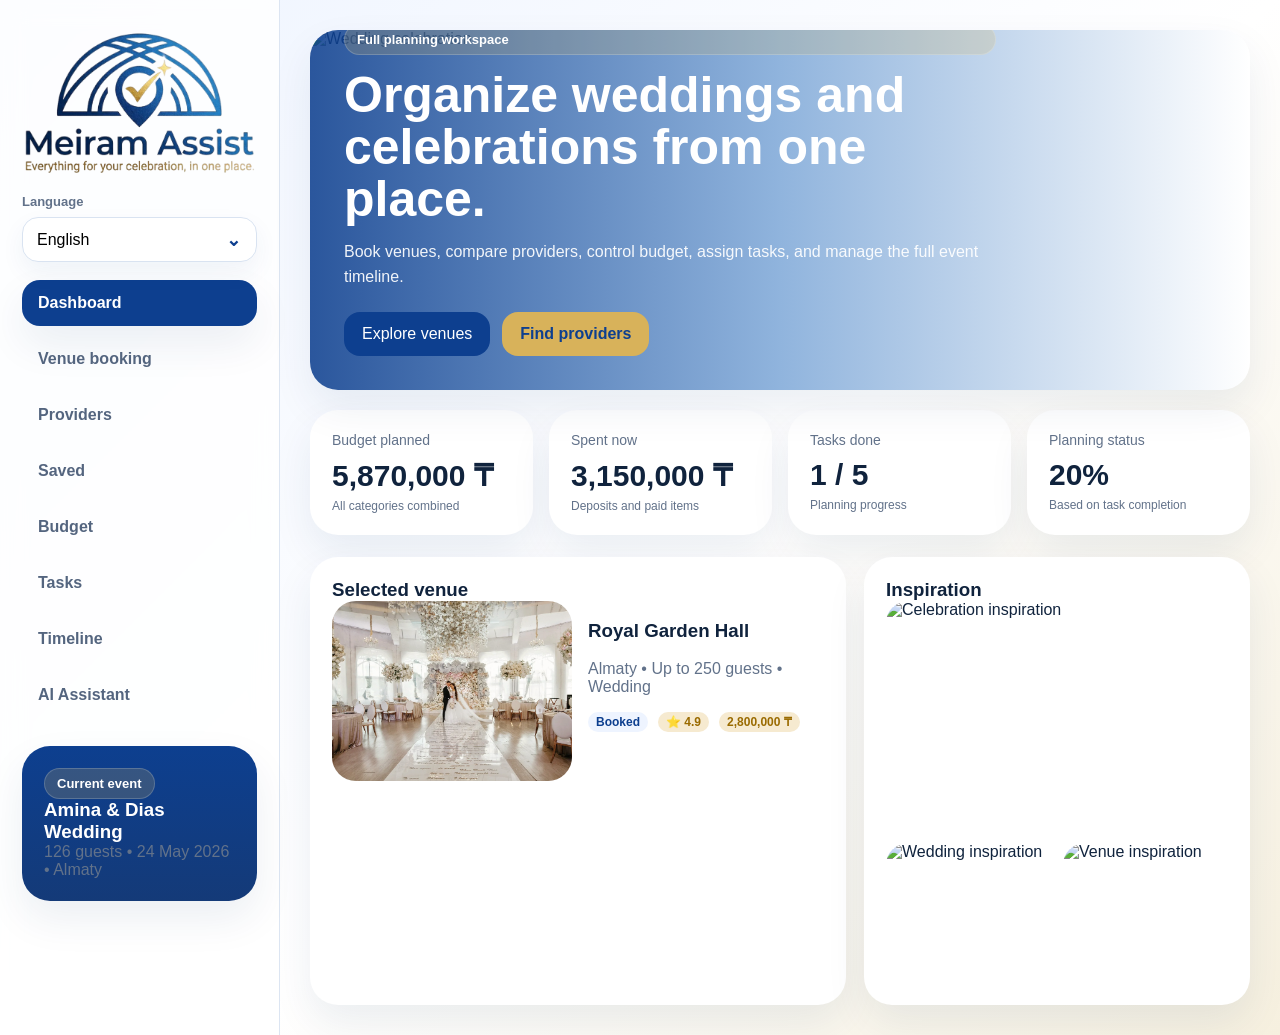
==== commit 0b5c3e21: "hui" ====
--- a/index.html
+++ b/index.html
@@ -21,10 +21,13 @@
 
         <div class="language-switcher">
           <label for="languageSelect" id="languageLabel">Language</label>
-          <select id="languageSelect" class="text-input">
-            <option value="en">English</option>
-            <option value="ru">Русский</option>
-          </select>
+          <div class="select-wrap">
+            <select id="languageSelect" class="text-input language-select">
+              <option value="en">English</option>
+              <option value="ru">Русский</option>
+            </select>
+            <span class="select-arrow">⌄</span>
+          </div>
         </div>
 
         <nav class="nav-menu">
@@ -35,6 +38,7 @@
           <button class="nav-link" data-tab="budget" id="navBudget">Budget</button>
           <button class="nav-link" data-tab="tasks" id="navTasks">Tasks</button>
           <button class="nav-link" data-tab="timeline" id="navTimeline">Timeline</button>
+          <button class="nav-link" data-tab="ai" id="navAi">AI Assistant</button>
         </nav>
 
         <div class="event-card side-card">
@@ -123,7 +127,10 @@
             </div>
             <div class="providers-filters">
               <input id="providerSearch" class="text-input" type="text" placeholder="Search providers" />
-              <select id="providerCategory" class="text-input"></select>
+              <div class="select-wrap provider-select-wrap">
+                <select id="providerCategory" class="text-input language-select"></select>
+                <span class="select-arrow">⌄</span>
+              </div>
             </div>
           </div>
           <div id="providersGrid" class="card-grid"></div>
@@ -237,9 +244,59 @@
             </div>
           </div>
         </section>
+
+        <section class="tab-panel" id="ai">
+          <div class="section-head">
+            <div>
+              <h2 id="aiHeading">AI Assistant</h2>
+              <p id="aiText">See how Meiram Assist could guide users with planning decisions.</p>
+            </div>
+          </div>
+
+          <div class="ai-layout">
+            <div class="panel-card ai-chat-card">
+              <div class="ai-chat-header">
+                <div>
+                  <h3 id="aiChatTitle">Meiram AI Assistant</h3>
+                  <p id="aiChatSubtitle">Example static conversation</p>
+                </div>
+                <span class="status-badge" id="aiDemoBadge">Demo</span>
+              </div>
+
+              <div class="ai-chat-history" id="aiChatHistory"></div>
+
+              <div class="ai-chat-input">
+                <input id="aiInputPlaceholder" class="text-input" type="text" value="Ask Meiram AI..." readonly />
+                <button class="primary-btn" id="aiSendBtn" type="button">Send</button>
+              </div>
+            </div>
+
+            <div class="panel-card ai-side-card">
+              <h3 id="aiFeatureHeading">What AI could do</h3>
+              <div class="ai-feature-list">
+                <div class="ai-feature-item">
+                  <strong id="aiFeature1Title">Budget guidance</strong>
+                  <p id="aiFeature1Text">Suggest how to divide spending across venue, food, decor, and services.</p>
+                </div>
+                <div class="ai-feature-item">
+                  <strong id="aiFeature2Title">Vendor recommendations</strong>
+                  <p id="aiFeature2Text">Recommend providers based on city, budget, and event size.</p>
+                </div>
+                <div class="ai-feature-item">
+                  <strong id="aiFeature3Title">Timeline advice</strong>
+                  <p id="aiFeature3Text">Help users build a realistic event-day sequence.</p>
+                </div>
+                <div class="ai-feature-item">
+                  <strong id="aiFeature4Title">Decision support</strong>
+                  <p id="aiFeature4Text">Explain tradeoffs between cheaper and premium options.</p>
+                </div>
+              </div>
+            </div>
+          </div>
+        </section>
       </main>
     </div>
 
     <script src="script.js"></script>
   </body>
-</html>
+</html>
--- a/style.css
+++ b/style.css
@@ -77,6 +77,36 @@
   color: var(--muted);
 }
 
+.select-wrap {
+  position: relative;
+}
+
+.language-select {
+  width: 100%;
+  appearance: none;
+  -webkit-appearance: none;
+  -moz-appearance: none;
+  padding-right: 44px;
+  border: 1px solid #c8d6eb;
+  background: linear-gradient(180deg, #ffffff 0%, #f7fbff 100%);
+  box-shadow: 0 10px 24px rgba(13, 63, 143, 0.06);
+}
+
+.select-arrow {
+  position: absolute;
+  right: 16px;
+  top: 50%;
+  transform: translateY(-50%);
+  pointer-events: none;
+  color: var(--primary);
+  font-size: 18px;
+  font-weight: 700;
+}
+
+.provider-select-wrap {
+  min-width: 220px;
+}
+
 .brand-block h1,
 .panel-head h3,
 .section-head h2,
@@ -312,7 +342,8 @@
 .two-column-grid,
 .budget-layout,
 .timeline-layout,
-.saved-layout {
+.saved-layout,
+.ai-layout {
   display: grid;
   grid-template-columns: 1.25fr 0.9fr;
   gap: 18px;
@@ -454,7 +485,8 @@
 }
 
 .providers-filters,
-.task-add-box {
+.task-add-box,
+.ai-chat-input {
   display: flex;
   gap: 10px;
   align-items: center;
@@ -595,6 +627,91 @@
   border-radius: 22px;
 }
 
+.ai-chat-card,
+.ai-side-card {
+  padding: 22px;
+}
+
+.ai-chat-header {
+  display: flex;
+  justify-content: space-between;
+  align-items: start;
+  gap: 14px;
+  margin-bottom: 16px;
+}
+
+.ai-chat-header p {
+  margin: 6px 0 0;
+  color: var(--muted);
+  font-size: 14px;
+}
+
+.ai-chat-history {
+  display: flex;
+  flex-direction: column;
+  gap: 12px;
+  max-height: 520px;
+  overflow-y: auto;
+  padding: 8px 2px 8px 0;
+}
+
+.chat-bubble {
+  max-width: 82%;
+  padding: 14px 16px;
+  border-radius: 18px;
+  line-height: 1.5;
+  font-size: 14px;
+}
+
+.chat-bubble.user {
+  align-self: flex-end;
+  background: var(--primary);
+  color: var(--white);
+  border-bottom-right-radius: 6px;
+}
+
+.chat-bubble.assistant {
+  align-self: flex-start;
+  background: #f4f8ff;
+  color: var(--text);
+  border: 1px solid #e2ebf8;
+  border-bottom-left-radius: 6px;
+}
+
+.ai-chat-input {
+  margin-top: 18px;
+}
+
+.ai-chat-input .text-input {
+  flex: 1;
+}
+
+.ai-feature-list {
+  display: flex;
+  flex-direction: column;
+  gap: 14px;
+  margin-top: 16px;
+}
+
+.ai-feature-item {
+  padding: 14px 16px;
+  background: #f7faff;
+  border: 1px solid #e7eef9;
+  border-radius: 18px;
+}
+
+.ai-feature-item strong {
+  display: block;
+  margin-bottom: 6px;
+}
+
+.ai-feature-item p {
+  margin: 0;
+  color: var(--muted);
+  font-size: 14px;
+  line-height: 1.45;
+}
+
 .empty-state {
   padding: 14px 4px;
 }
@@ -610,7 +727,8 @@
   .budget-layout,
   .timeline-layout,
   .selected-venue,
-  .saved-layout {
+  .saved-layout,
+  .ai-layout {
     grid-template-columns: 1fr;
   }
 }
@@ -644,12 +762,14 @@
   .providers-filters,
   .task-add-box,
   .panel-head,
-  .task-card {
+  .task-card,
+  .ai-chat-input {
     flex-direction: column;
     align-items: stretch;
   }
 
-  .text-input {
+  .text-input,
+  .provider-select-wrap {
     min-width: 100%;
   }
-}
+}
